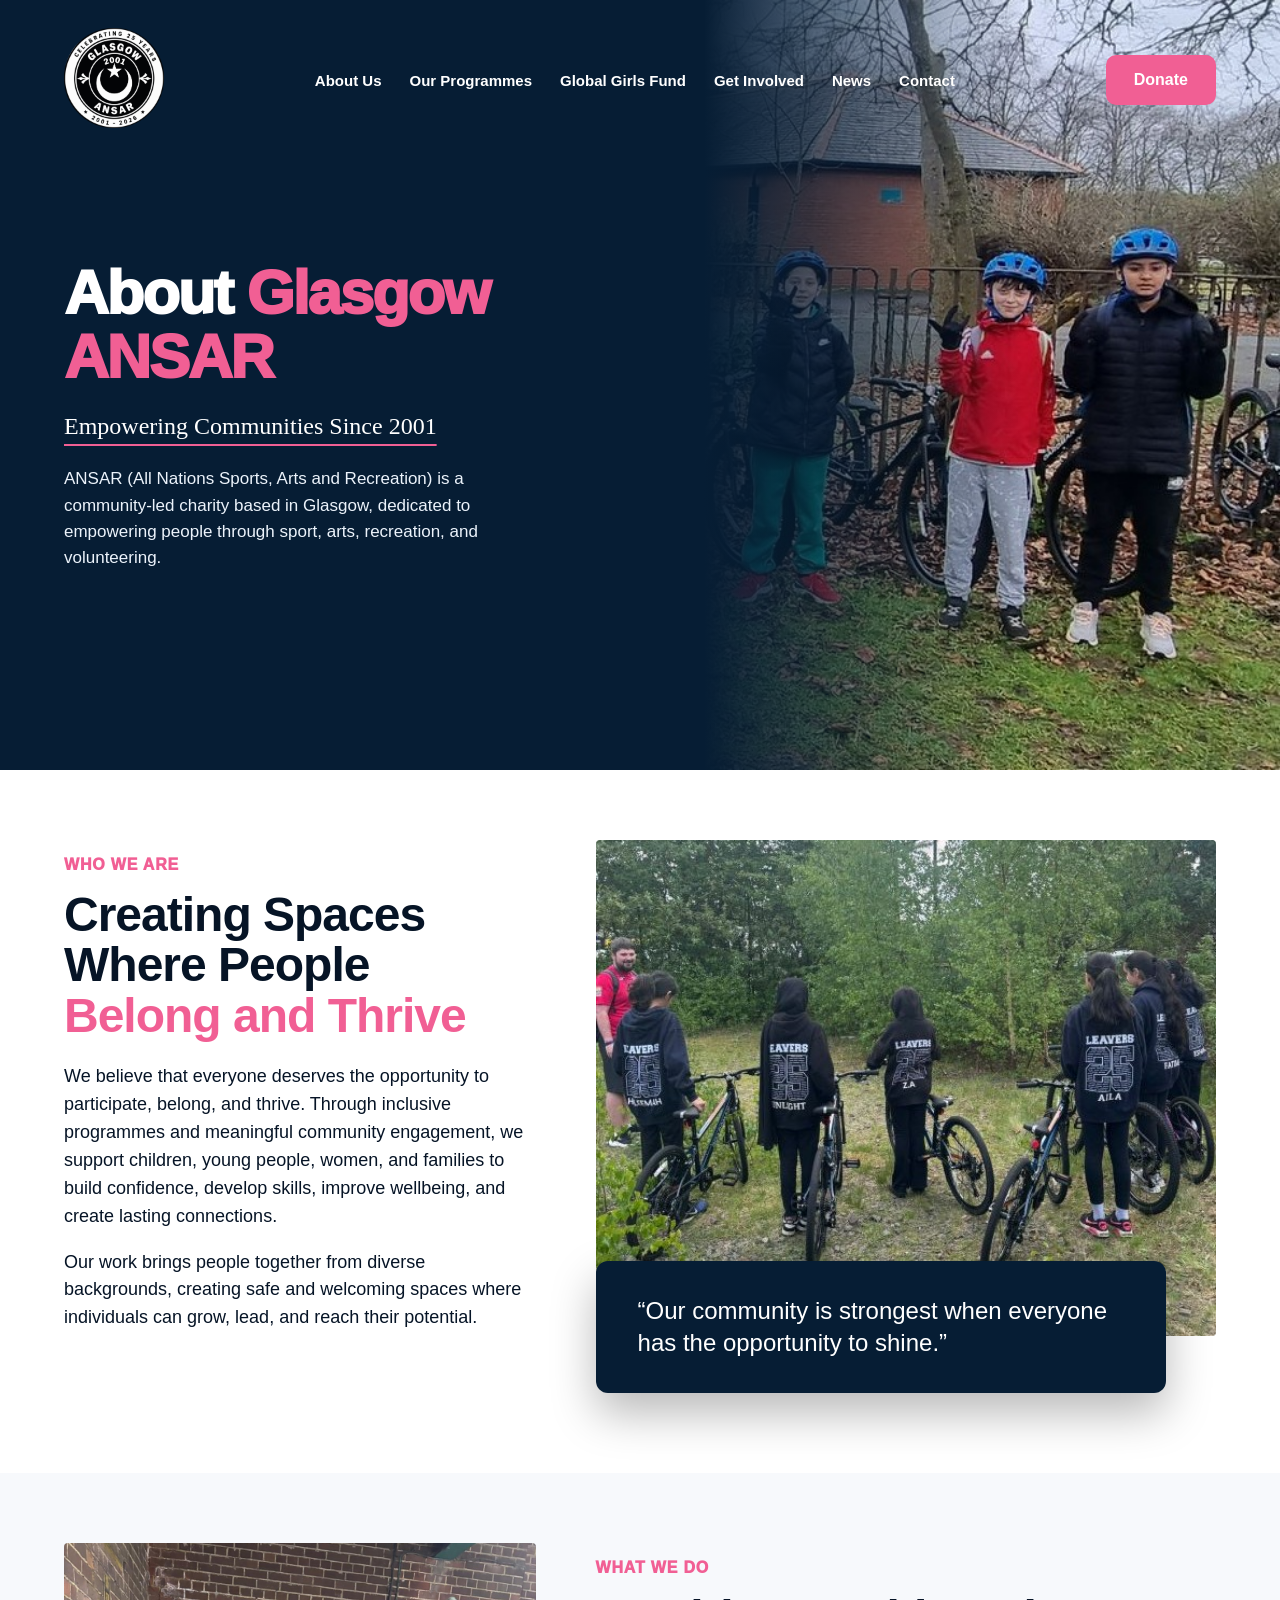
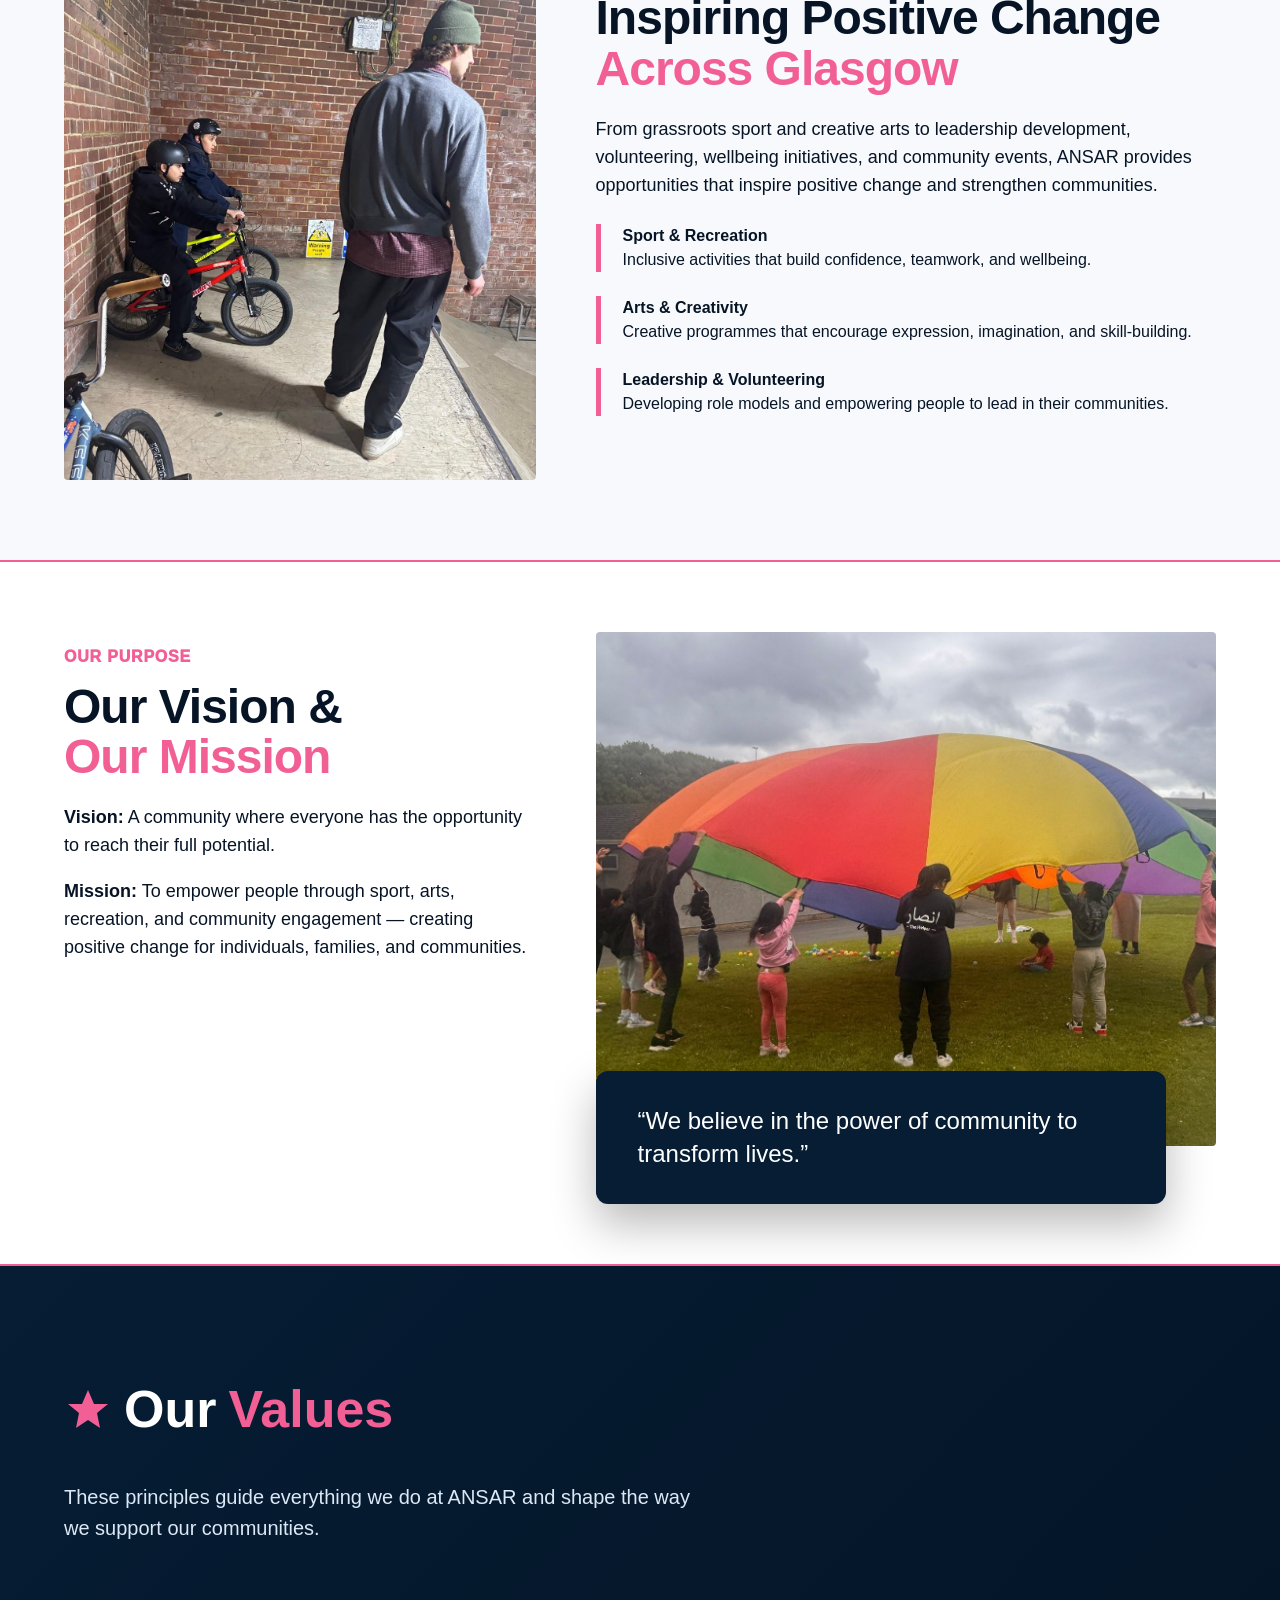
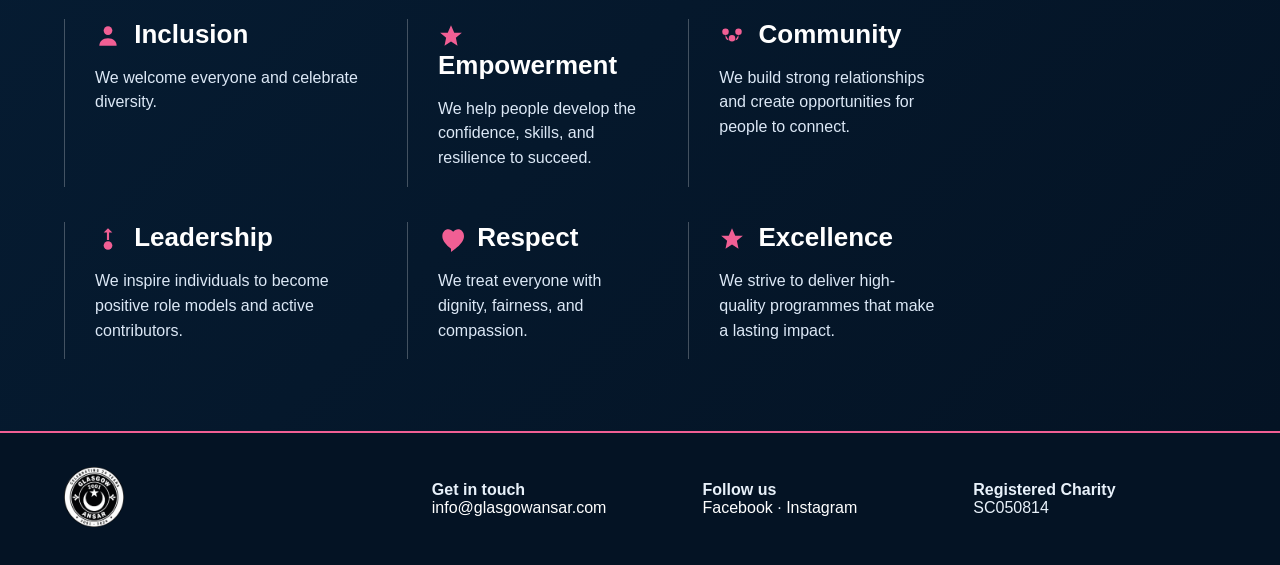
==== about.html @ 94c39383 "Add files via upload" ====
<!doctype html>
<html lang="en">
<head>
  <meta charset="utf-8" />
  <meta name="viewport" content="width=device-width, initial-scale=1" />
  <title>About Us – Glasgow ANSAR</title>
  <link rel="stylesheet" href="styles2.css" />
</head>

<body>

  <!-- HEADER (identical to index page) -->
  <header class="site-header">
    <a class="logo" href="index2.html">
      <img src="assets/ansar_logo-modified.png" alt="Glasgow ANSAR logo" style="width: 100px; height: 100px; object-fit: contain;">
    </a>

    <nav class="nav" aria-label="Main navigation">
      <a href="about.html">About Us</a>
      <a href="programmes.html">Our Programmes</a>
      <a href="global.html">Global Girls Fund</a>
      <a href="involved.html">Get Involved</a>
      <a href="#news">News</a>
      <a href="contact_us.html">Contact</a>
    </nav>

    <a class="btn btn-pink" href="https://www.launchgood.com/v4/campaign/support_glasgow_ansar__building_stronger_communities_through_sport__arts?src=internal_search_discover_glasgow%20ansar">Donate</a>
  </header>


  <main>

    <!-- HERO / INTRO SECTION -->
    <section class="hero" style="
      background:
        linear-gradient(90deg, #061d34 0%, #061d34 55%, transparent 80%),
        url('assets/about_hero.jpg') center right/cover no-repeat;
    ">
      <div class="hero-copy">
        <h1>About <span>Glasgow ANSAR</span></h1>
        <p class="script">Empowering Communities Since 2001</p>
        <p>
          ANSAR (All Nations Sports, Arts and Recreation) is a community-led charity based in Glasgow,
          dedicated to empowering people through sport, arts, recreation, and volunteering.
        </p>
      </div>
    </section>


    <!-- WHO WE ARE SECTION -->
    <section class="split-section">
      <div class="split-copy">
        <p class="eyebrow">Who We Are</p>
        <h2>Creating Spaces Where People <span>Belong and Thrive</span></h2>

        <p>
          We believe that everyone deserves the opportunity to participate, belong, and thrive.
          Through inclusive programmes and meaningful community engagement, we support children,
          young people, women, and families to build confidence, develop skills, improve wellbeing,
          and create lasting connections.
        </p>

        <p>
          Our work brings people together from diverse backgrounds, creating safe and welcoming
          spaces where individuals can grow, lead, and reach their potential.
        </p>
      </div>

      <div class="split-media">
        <img src="assets/about-placeholder-1.jpg" alt="Community activity placeholder">
        <blockquote>
          “Our community is strongest when everyone has the opportunity to shine.”
        </blockquote>
      </div>
    </section>


    <!-- WHAT WE DO SECTION -->
    <section class="split-section" style="background:#f7f9fc;">
      <div class="split-media">
        <img src="assets/about-placeholder-2.jpg" alt="ANSAR programmes placeholder">
      </div>

      <div class="split-copy">
        <p class="eyebrow">What We Do</p>
        <h2>Inspiring Positive Change <span>Across Glasgow</span></h2>

        <p>
          From grassroots sport and creative arts to leadership development, volunteering,
          wellbeing initiatives, and community events, ANSAR provides opportunities that
          inspire positive change and strengthen communities.
        </p>

        <div class="point"><strong>Sport & Recreation</strong><br />Inclusive activities that build confidence, teamwork, and wellbeing.</div>
        <div class="point"><strong>Arts & Creativity</strong><br />Creative programmes that encourage expression, imagination, and skill-building.</div>
        <div class="point"><strong>Leadership & Volunteering</strong><br />Developing role models and empowering people to lead in their communities.</div>
      </div>
    </section>


    <!-- VISION & MISSION (Split Section) -->
<section class="split-section" style="border-top:2px solid var(--pink);">
  <div class="split-copy">
    <p class="eyebrow">Our Purpose</p>
    <h2>Our Vision & <span>Our Mission</span></h2>

    <p>
      <strong>Vision:</strong> A community where everyone has the opportunity to reach their full potential.
    </p>

    <p>
      <strong>Mission:</strong> To empower people through sport, arts, recreation, and community engagement —
      creating positive change for individuals, families, and communities.
    </p>
  </div>

  <div class="split-media">
    <img src="assets/about-placeholder-3.jpg" alt="Vision and mission placeholder image">
    <blockquote>
      “We believe in the power of community to transform lives.”
    </blockquote>
  </div>
</section>

<!-- VALUES (Clean grid with icons + no stray line) -->
<section class="involved" style="border-top:2px solid var(--pink); border-bottom:2px solid var(--pink); margin-top:-20px;">

  <!-- FULL-WIDTH HEADING ROW -->
  <div style="grid-column: 1 / -1; margin-bottom: 20px;">
    <h2 style="display:flex; align-items:center; gap:12px; font-size:52px; line-height:1.1;">
      <!-- Larger, more expressive SVG icon -->
      <svg width="48" height="48" viewBox="0 0 24 24" fill="var(--pink)">
        <path d="M12 2l3 7h7l-5.5 4.5L18 21l-6-4-6 4 1.5-7.5L2 9h7z"/>
      </svg>
      Our <span style="display:block; color:var(--pink);">Values</span>
    </h2>

    <p style="font-size:20px; margin-top:10px; max-width:650px;">
      These principles guide everything we do at ANSAR and shape the way we support our communities.
    </p>
  </div>

  <!-- Row 1 -->
  <article>
    <h3>
      <svg width="26" height="26" viewBox="0 0 24 24" fill="var(--pink)" style="vertical-align:middle;margin-right:6px;">
        <circle cx="12" cy="7" r="4"/>
        <path d="M4 21c0-4 3-7 8-7s8 3 8 7"/>
      </svg>
      Inclusion
    </h3>
    <p>We welcome everyone and celebrate diversity.</p>
  </article>

  <article>
    <h3>
      <svg width="26" height="26" viewBox="0 0 24 24" fill="var(--pink)" style="vertical-align:middle;margin-right:6px;">
        <path d="M12 2l3 7h7l-5.5 4.5L18 21l-6-4-6 4 1.5-7.5L2 9h7z"/>
      </svg>
      Empowerment
    </h3>
    <p>We help people develop the confidence, skills, and resilience to succeed.</p>
  </article>

  <article>
    <h3>
      <svg width="26" height="26" viewBox="0 0 24 24" fill="var(--pink)" style="vertical-align:middle;margin-right:6px;">
        <circle cx="6" cy="8" r="3"/>
        <circle cx="18" cy="8" r="3"/>
        <circle cx="12" cy="14" r="3"/>
        <path d="M6 11v2c0 1.7 1.3 3 3 3"/>
        <path d="M18 11v2c0 1.7-1.3 3-3 3"/>
      </svg>
      Community
    </h3>
    <p>We build strong relationships and create opportunities for people to connect.</p>
  </article>

  <!-- Row 2 -->
  <div></div> <!-- EMPTY CELL to remove border before Leadership -->

  <article>
    <h3>
      <svg width="26" height="26" viewBox="0 0 24 24" fill="var(--pink)" style="vertical-align:middle;margin-right:6px;">
        <path d="M12 2l4 4h-3v7h-2V6H8z"/>
        <circle cx="12" cy="18" r="4"/>
      </svg>
      Leadership
    </h3>
    <p>We inspire individuals to become positive role models and active contributors.</p>
  </article>

  <article>
    <h3>
      <svg width="26" height="26" viewBox="0 0 24 24" fill="var(--pink)" style="vertical-align:middle;margin-right:6px;">
        <path d="M12 21c-4.4-3.3-8-7.4-8-11.5C4 5.5 6.5 3 9.5 3c1.7 0 3.3.9 4.5 2.3C15.2 3.9 16.8 3 18.5 3 21.5 3 24 5.5 24 9.5c0 4.1-3.6 8.2-8 11.5l-4 3z"/>
      </svg>
      Respect
    </h3>
    <p>We treat everyone with dignity, fairness, and compassion.</p>
  </article>

  <article>
    <h3>
      <svg width="26" height="26" viewBox="0 0 24 24" fill="var(--pink)" style="vertical-align:middle;margin-right:6px;">
        <path d="M12 2l3 7h7l-5.5 4.5L18 21l-6-4-6 4 1.5-7.5L2 9h7z"/>
      </svg>
      Excellence
    </h3>
    <p>We strive to deliver high-quality programmes that make a lasting impact.</p>
  </article>

</section>




  </main>


  <!-- FOOTER -->
  <footer id="contact" class="footer">
    <a href="index2.html"><img src="assets/ansar_logo-modified.png" alt="Glasgow ANSAR logo" style="width: 60px; height: 60px; object-fit: contain;"></a>

    <div>
      <strong>Get in touch</strong><br />
      <a href="mailto:info@glasgowansar.com">info@glasgowansar.com</a>
    </div>

    <div>
      <strong>Follow us</strong><br />
      <a href="https://www.facebook.com/ANSARGlasgow">Facebook</a> · <a href = "https://www.instagram.com/ansarglasgow">Instagram</a> 
    </div>

    <div>
      <strong>Registered Charity</strong><br />
      SC050814
    </div>
  </footer>

</body>
</html>
---- styles2.css ----
:root{
  --navy:#061d34;
  --navy2:#082742;
  --pink:#f15f94;
  --white:#ffffff;
  --ink:#061426;
  --muted:#d7e0ea;
}

*{box-sizing:border-box}
body{margin:0;font-family:Inter,Arial,sans-serif;background:var(--navy);color:var(--white)}
a{color:inherit;text-decoration:none}

.site-header{
  display:flex;
  align-items:center;
  justify-content:space-between;
  gap:24px;
  padding:28px 5vw;
  position:absolute;
  top:0;
  left:0;
  right:0;
  z-index:10;
}

.logo img{width:220px;max-width:42vw}
.nav{display:flex;gap:28px;font-weight:700;font-size:15px}

.btn{
  display:inline-flex;
  align-items:center;
  justify-content:center;
  border-radius:10px;
  padding:16px 28px;
  font-weight:800;
  transition:.2s;
}
.btn-pink{background:var(--pink);color:#fff}
.btn-outline{border:1px solid rgba(255,255,255,.65);color:#fff}


/* ---------------------------------------------------
   HERO — UPDATED TEXT SIZING + BACKGROUND FIX
--------------------------------------------------- */

.hero{
  position:relative;
  min-height:770px;
  display:grid;
  grid-template-columns:1fr 1.35fr;
  align-items:center;
  gap:35px;
  padding:145px 5vw 65px;

  /* LEFT stays navy, RIGHT shows image */
  background:
    linear-gradient(90deg, #061d34 0%, #061d34 45%, transparent 75%),
    url('assets/home_hero.jpg') center right/cover no-repeat;
}

.hero-copy{max-width:620px}

/* RESTORED ORIGINAL SMALLER HERO TEXT */
.hero h1{
  font-size:clamp(38px, 4.8vw, 68px);
  line-height:1.04;
  margin:0 0 24px;
  font-weight:950;
  letter-spacing:-2px;
}
.hero h1 span{color:var(--pink)}

.script{
  font-family:"Brush Script MT",cursive;
  font-size:24px; /* smaller original size */
  margin:0 0 26px;
  color:#fff;
  text-decoration:underline;
  text-decoration-color:var(--pink);
  text-underline-offset:10px;
}

.hero-copy p:not(.script){
  font-size:17px; /* restored original smaller size */
  line-height:1.55;
  color:#ecf3fb;
}

.actions{
  display:flex;
  gap:20px;
  margin-top:34px;
}


/* ---------------------------------------------------
   STATS
--------------------------------------------------- */

.stats{
  background:#fff;
  color:var(--ink);
  display:grid;
  grid-template-columns:repeat(3,1fr);
  gap:0;
  padding:48px 5vw;
  text-align:center;
}

.stats>div{border-right:1px solid #cfd8e3}
.stats>div:last-child{border-right:0}

.stats strong{
  display:block;
  color:var(--pink);
  font-size:58px;
  line-height:1;
  font-weight:950;
}

.stats span{
  font-size:20px;
  font-weight:900;
}

.stats p{
  margin:10px 0 0;
  font-size:16px;
}


/* ---------------------------------------------------
   SPLIT SECTION
--------------------------------------------------- */

.split-section{
  display:grid;
  grid-template-columns:.95fr 1.25fr;
  gap:60px;
  background:#fff;
  color:var(--ink);
  padding:70px 5vw 80px;
}

.eyebrow{
  text-transform:uppercase;
  color:var(--pink);
  font-weight:950;
  letter-spacing:.8px;
}

.split-copy h2{
  font-size:48px;
  line-height:1.05;
  margin:12px 0 22px;
  letter-spacing:-1px;
}

.split-copy h2 span{
  color:var(--pink);
  display:block;
}

.split-copy>p:not(.eyebrow){
  font-size:18px;
  line-height:1.55;
}

.point{
  margin:24px 0;
  padding-left:22px;
  border-left:5px solid var(--pink);
  line-height:1.5;
}

.split-media{position:relative}
.split-media img{
  width:100%;
  border-radius:4px;
  display:block;
}

.split-media blockquote{
  position:relative;
  margin:-75px 8% 0 auto;
  max-width:620px;
  background:var(--navy);
  color:#fff;
  padding:34px 42px;
  border-radius:12px;
  font-size:24px;
  line-height:1.35;
  box-shadow:0 20px 45px rgba(0,0,0,.28);
}


/* ---------------------------------------------------
   INVOLVED
--------------------------------------------------- */

.involved{
  display:grid;
  grid-template-columns:1.25fr repeat(3,1fr);
  gap:35px;
  background:linear-gradient(135deg,#061d34,#041324);
  padding:72px 5vw;
  border-top:2px solid var(--pink);
  border-bottom:2px solid var(--pink);
}

.involved p{
  color:#dce8f6;
  line-height:1.55;
}

.involved article{
  padding-left:30px;
  border-left:1px solid rgba(255,255,255,.25);
}

.involved h3{
  font-size:26px;
  margin:0 0 12px;
}

.involved a{
  color:var(--pink);
  font-weight:900;
}


/* ---------------------------------------------------
   FOOTER
--------------------------------------------------- */

.footer{
  display:grid;
  grid-template-columns:1.4fr 1fr 1fr 1fr;
  gap:28px;
  align-items:center;
  background:#041324;
  padding:34px 5vw;
  color:#e8f1fa;
}

.footer img{width:220px}
.footer a{color:#fff}


/* ---------------------------------------------------
   RESPONSIVE
--------------------------------------------------- */

@media (max-width:900px){

  .site-header{
    position:static;
    background:#061d34;
    flex-wrap:wrap;
  }

  .nav{display:none}

  .hero{
    grid-template-columns:1fr;
    padding-top:55px;

    background:
      linear-gradient(180deg, #061d34 0%, transparent 60%),
      url('assets/photo1.jpg') center/cover no-repeat;
  }

  .stats,
  .split-section,
  .involved,
  .footer{
    grid-template-columns:1fr;
  }

  .stats>div{
    border-right:0;
    border-bottom:1px solid #d7dfe7;
    padding:25px 0;
  }

  .split-media blockquote{
    margin:20px 0 0;
  }

  .actions{
    flex-direction:column;
    align-items:flex-start;
  }
}
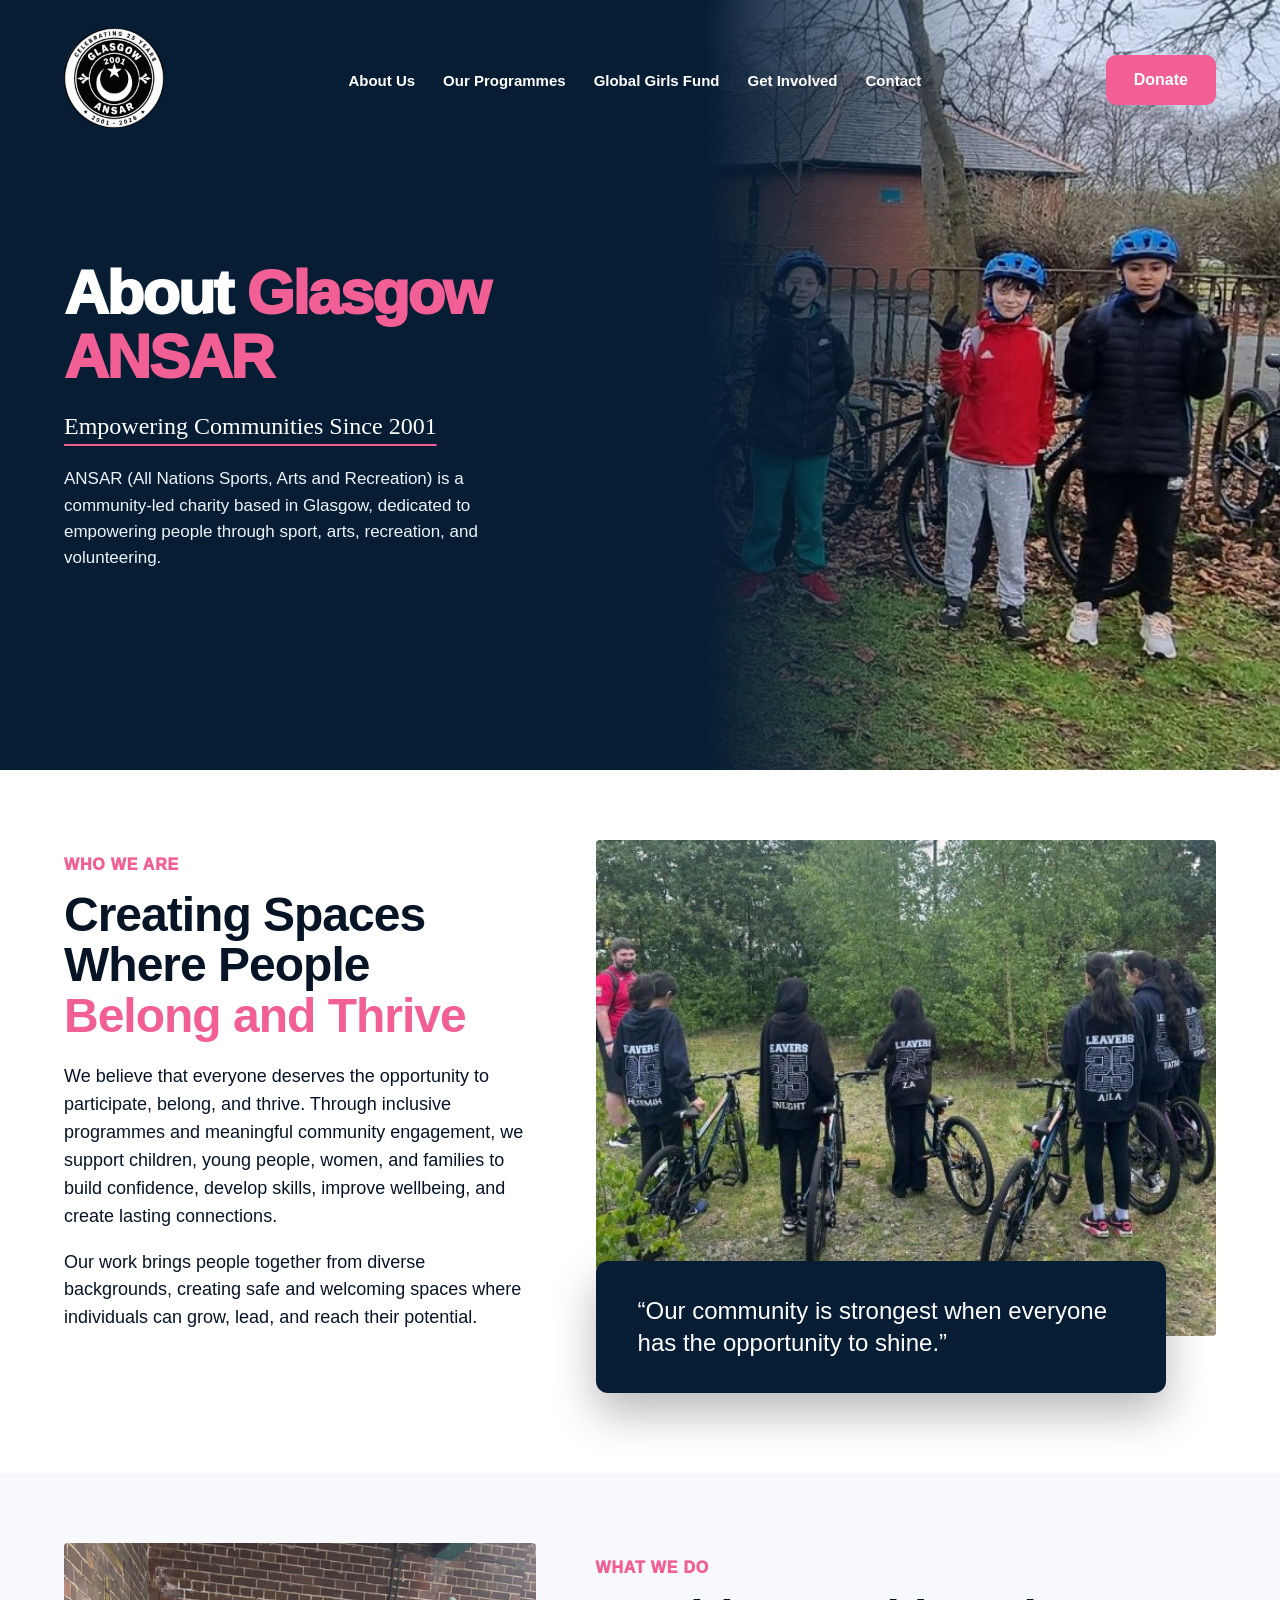
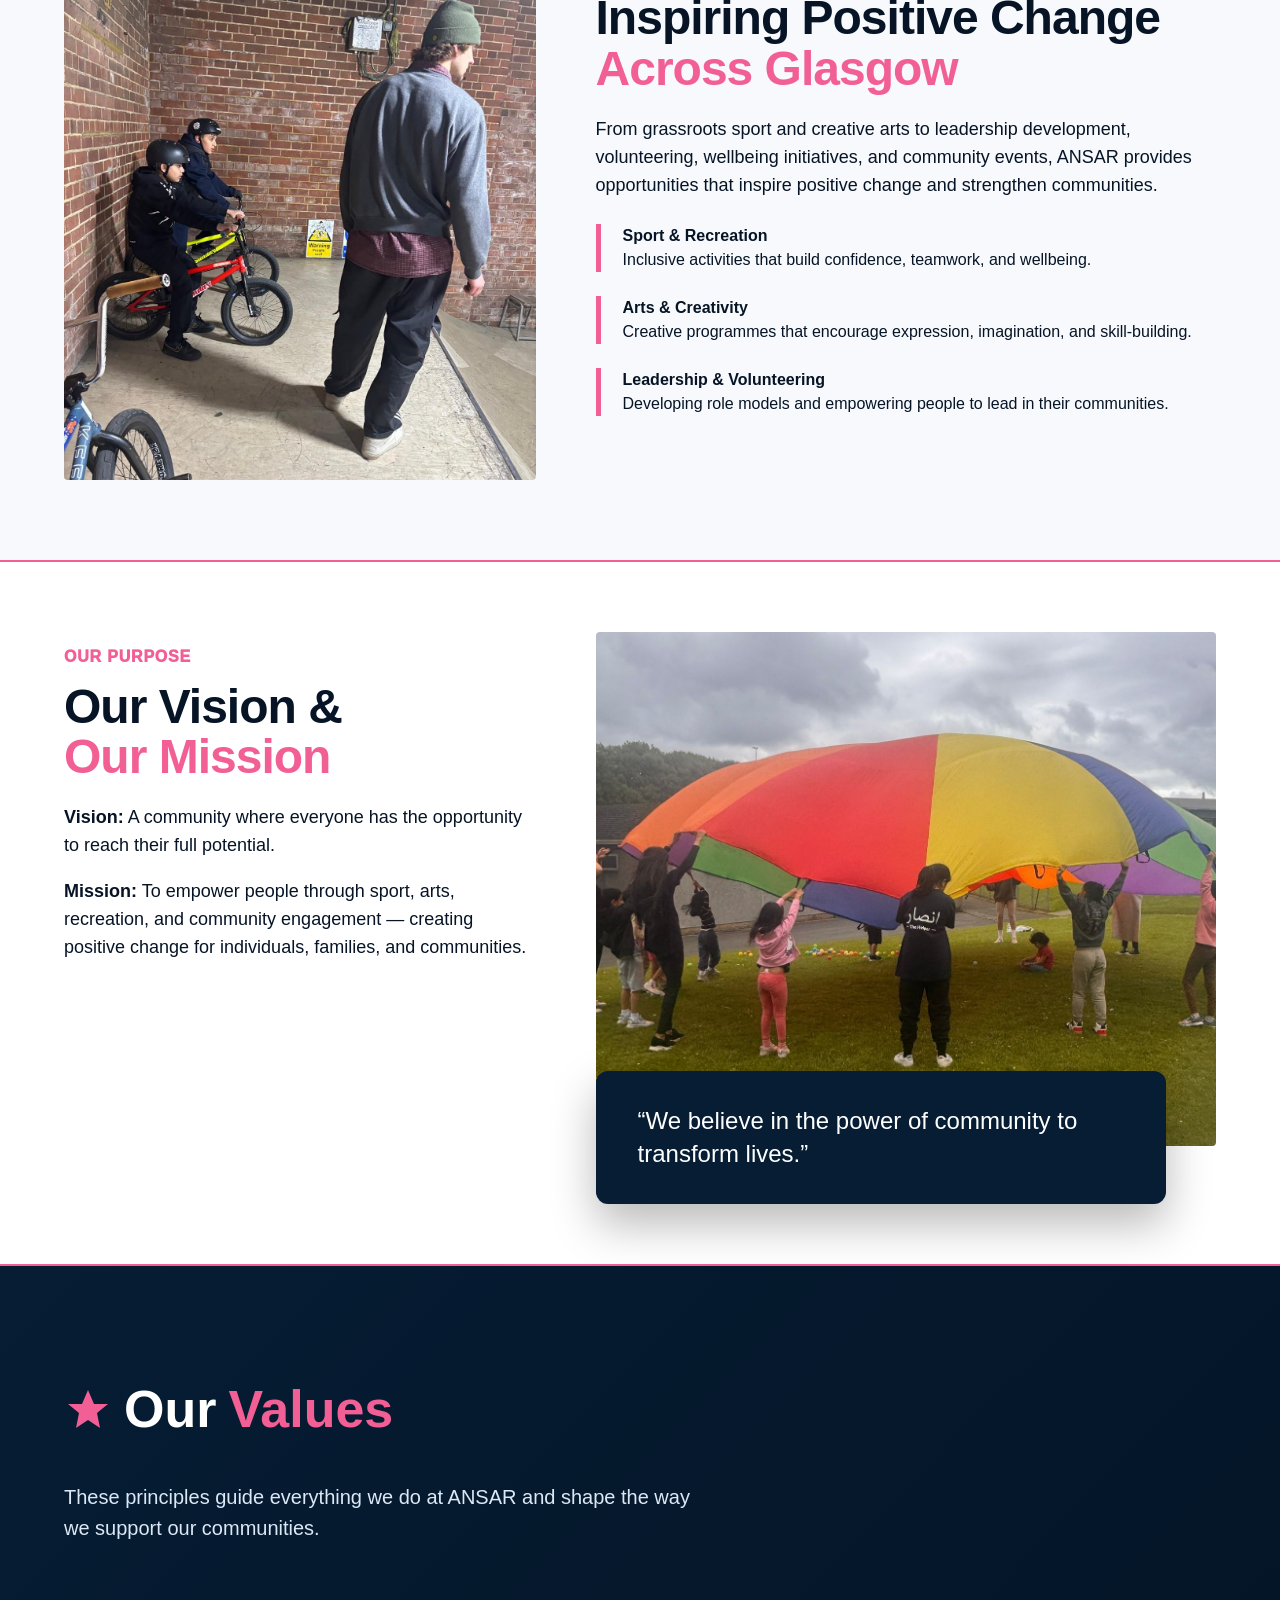
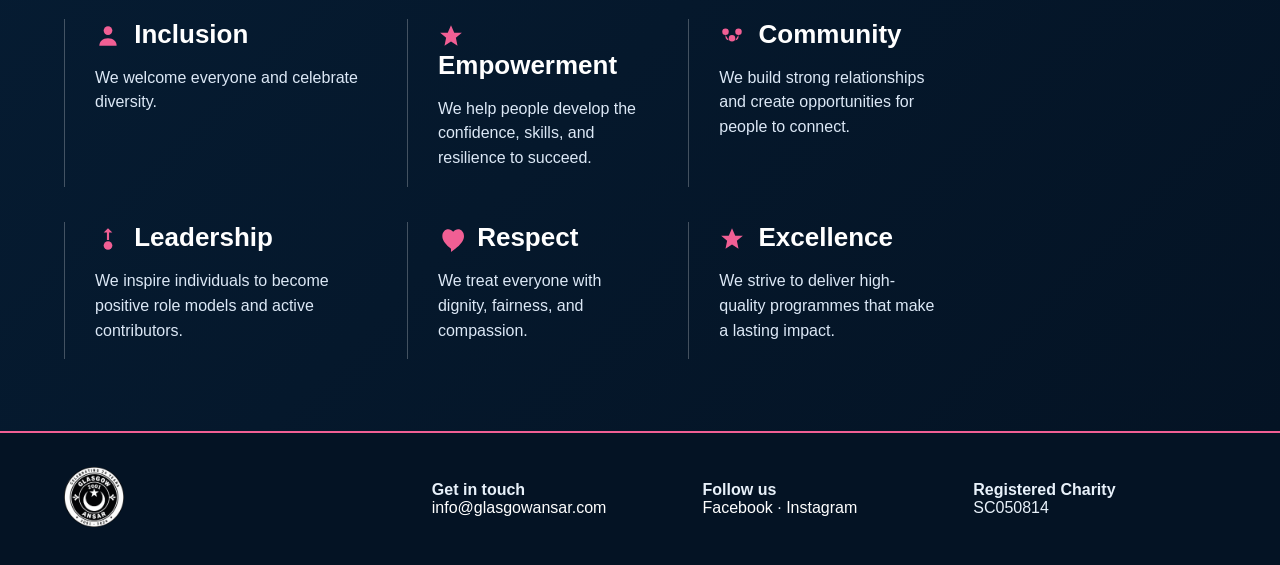
==== commit 69aa8920: "These files were updated on 04/09/2026 following Claude Update These files were updated on 04/09/202" ====
--- a/about.html
+++ b/about.html
@@ -1,242 +1,247 @@
-<!doctype html>
-<html lang="en">
-<head>
-  <meta charset="utf-8" />
-  <meta name="viewport" content="width=device-width, initial-scale=1" />
-  <title>About Us – Glasgow ANSAR</title>
-  <link rel="stylesheet" href="styles2.css" />
-</head>
-
-<body>
-
-  <!-- HEADER (identical to index page) -->
-  <header class="site-header">
-    <a class="logo" href="index2.html">
-      <img src="assets/ansar_logo-modified.png" alt="Glasgow ANSAR logo" style="width: 100px; height: 100px; object-fit: contain;">
-    </a>
-
-    <nav class="nav" aria-label="Main navigation">
-      <a href="about.html">About Us</a>
-      <a href="programmes.html">Our Programmes</a>
-      <a href="global.html">Global Girls Fund</a>
-      <a href="involved.html">Get Involved</a>
-      <a href="#news">News</a>
-      <a href="contact_us.html">Contact</a>
-    </nav>
-
-    <a class="btn btn-pink" href="https://www.launchgood.com/v4/campaign/support_glasgow_ansar__building_stronger_communities_through_sport__arts?src=internal_search_discover_glasgow%20ansar">Donate</a>
-  </header>
-
-
-  <main>
-
-    <!-- HERO / INTRO SECTION -->
-    <section class="hero" style="
-      background:
-        linear-gradient(90deg, #061d34 0%, #061d34 55%, transparent 80%),
-        url('assets/about_hero.jpg') center right/cover no-repeat;
-    ">
-      <div class="hero-copy">
-        <h1>About <span>Glasgow ANSAR</span></h1>
-        <p class="script">Empowering Communities Since 2001</p>
-        <p>
-          ANSAR (All Nations Sports, Arts and Recreation) is a community-led charity based in Glasgow,
-          dedicated to empowering people through sport, arts, recreation, and volunteering.
-        </p>
-      </div>
-    </section>
-
-
-    <!-- WHO WE ARE SECTION -->
-    <section class="split-section">
-      <div class="split-copy">
-        <p class="eyebrow">Who We Are</p>
-        <h2>Creating Spaces Where People <span>Belong and Thrive</span></h2>
-
-        <p>
-          We believe that everyone deserves the opportunity to participate, belong, and thrive.
-          Through inclusive programmes and meaningful community engagement, we support children,
-          young people, women, and families to build confidence, develop skills, improve wellbeing,
-          and create lasting connections.
-        </p>
-
-        <p>
-          Our work brings people together from diverse backgrounds, creating safe and welcoming
-          spaces where individuals can grow, lead, and reach their potential.
-        </p>
-      </div>
-
-      <div class="split-media">
-        <img src="assets/about-placeholder-1.jpg" alt="Community activity placeholder">
-        <blockquote>
-          “Our community is strongest when everyone has the opportunity to shine.”
-        </blockquote>
-      </div>
-    </section>
-
-
-    <!-- WHAT WE DO SECTION -->
-    <section class="split-section" style="background:#f7f9fc;">
-      <div class="split-media">
-        <img src="assets/about-placeholder-2.jpg" alt="ANSAR programmes placeholder">
-      </div>
-
-      <div class="split-copy">
-        <p class="eyebrow">What We Do</p>
-        <h2>Inspiring Positive Change <span>Across Glasgow</span></h2>
-
-        <p>
-          From grassroots sport and creative arts to leadership development, volunteering,
-          wellbeing initiatives, and community events, ANSAR provides opportunities that
-          inspire positive change and strengthen communities.
-        </p>
-
-        <div class="point"><strong>Sport & Recreation</strong><br />Inclusive activities that build confidence, teamwork, and wellbeing.</div>
-        <div class="point"><strong>Arts & Creativity</strong><br />Creative programmes that encourage expression, imagination, and skill-building.</div>
-        <div class="point"><strong>Leadership & Volunteering</strong><br />Developing role models and empowering people to lead in their communities.</div>
-      </div>
-    </section>
-
-
-    <!-- VISION & MISSION (Split Section) -->
-<section class="split-section" style="border-top:2px solid var(--pink);">
-  <div class="split-copy">
-    <p class="eyebrow">Our Purpose</p>
-    <h2>Our Vision & <span>Our Mission</span></h2>
-
-    <p>
-      <strong>Vision:</strong> A community where everyone has the opportunity to reach their full potential.
-    </p>
-
-    <p>
-      <strong>Mission:</strong> To empower people through sport, arts, recreation, and community engagement —
-      creating positive change for individuals, families, and communities.
-    </p>
-  </div>
-
-  <div class="split-media">
-    <img src="assets/about-placeholder-3.jpg" alt="Vision and mission placeholder image">
-    <blockquote>
-      “We believe in the power of community to transform lives.”
-    </blockquote>
-  </div>
-</section>
-
-<!-- VALUES (Clean grid with icons + no stray line) -->
-<section class="involved" style="border-top:2px solid var(--pink); border-bottom:2px solid var(--pink); margin-top:-20px;">
-
-  <!-- FULL-WIDTH HEADING ROW -->
-  <div style="grid-column: 1 / -1; margin-bottom: 20px;">
-    <h2 style="display:flex; align-items:center; gap:12px; font-size:52px; line-height:1.1;">
-      <!-- Larger, more expressive SVG icon -->
-      <svg width="48" height="48" viewBox="0 0 24 24" fill="var(--pink)">
-        <path d="M12 2l3 7h7l-5.5 4.5L18 21l-6-4-6 4 1.5-7.5L2 9h7z"/>
-      </svg>
-      Our <span style="display:block; color:var(--pink);">Values</span>
-    </h2>
-
-    <p style="font-size:20px; margin-top:10px; max-width:650px;">
-      These principles guide everything we do at ANSAR and shape the way we support our communities.
-    </p>
-  </div>
-
-  <!-- Row 1 -->
-  <article>
-    <h3>
-      <svg width="26" height="26" viewBox="0 0 24 24" fill="var(--pink)" style="vertical-align:middle;margin-right:6px;">
-        <circle cx="12" cy="7" r="4"/>
-        <path d="M4 21c0-4 3-7 8-7s8 3 8 7"/>
-      </svg>
-      Inclusion
-    </h3>
-    <p>We welcome everyone and celebrate diversity.</p>
-  </article>
-
-  <article>
-    <h3>
-      <svg width="26" height="26" viewBox="0 0 24 24" fill="var(--pink)" style="vertical-align:middle;margin-right:6px;">
-        <path d="M12 2l3 7h7l-5.5 4.5L18 21l-6-4-6 4 1.5-7.5L2 9h7z"/>
-      </svg>
-      Empowerment
-    </h3>
-    <p>We help people develop the confidence, skills, and resilience to succeed.</p>
-  </article>
-
-  <article>
-    <h3>
-      <svg width="26" height="26" viewBox="0 0 24 24" fill="var(--pink)" style="vertical-align:middle;margin-right:6px;">
-        <circle cx="6" cy="8" r="3"/>
-        <circle cx="18" cy="8" r="3"/>
-        <circle cx="12" cy="14" r="3"/>
-        <path d="M6 11v2c0 1.7 1.3 3 3 3"/>
-        <path d="M18 11v2c0 1.7-1.3 3-3 3"/>
-      </svg>
-      Community
-    </h3>
-    <p>We build strong relationships and create opportunities for people to connect.</p>
-  </article>
-
-  <!-- Row 2 -->
-  <div></div> <!-- EMPTY CELL to remove border before Leadership -->
-
-  <article>
-    <h3>
-      <svg width="26" height="26" viewBox="0 0 24 24" fill="var(--pink)" style="vertical-align:middle;margin-right:6px;">
-        <path d="M12 2l4 4h-3v7h-2V6H8z"/>
-        <circle cx="12" cy="18" r="4"/>
-      </svg>
-      Leadership
-    </h3>
-    <p>We inspire individuals to become positive role models and active contributors.</p>
-  </article>
-
-  <article>
-    <h3>
-      <svg width="26" height="26" viewBox="0 0 24 24" fill="var(--pink)" style="vertical-align:middle;margin-right:6px;">
-        <path d="M12 21c-4.4-3.3-8-7.4-8-11.5C4 5.5 6.5 3 9.5 3c1.7 0 3.3.9 4.5 2.3C15.2 3.9 16.8 3 18.5 3 21.5 3 24 5.5 24 9.5c0 4.1-3.6 8.2-8 11.5l-4 3z"/>
-      </svg>
-      Respect
-    </h3>
-    <p>We treat everyone with dignity, fairness, and compassion.</p>
-  </article>
-
-  <article>
-    <h3>
-      <svg width="26" height="26" viewBox="0 0 24 24" fill="var(--pink)" style="vertical-align:middle;margin-right:6px;">
-        <path d="M12 2l3 7h7l-5.5 4.5L18 21l-6-4-6 4 1.5-7.5L2 9h7z"/>
-      </svg>
-      Excellence
-    </h3>
-    <p>We strive to deliver high-quality programmes that make a lasting impact.</p>
-  </article>
-
-</section>
-
-
-
-
-  </main>
-
-
-  <!-- FOOTER -->
-  <footer id="contact" class="footer">
-    <a href="index2.html"><img src="assets/ansar_logo-modified.png" alt="Glasgow ANSAR logo" style="width: 60px; height: 60px; object-fit: contain;"></a>
-
-    <div>
-      <strong>Get in touch</strong><br />
-      <a href="mailto:info@glasgowansar.com">info@glasgowansar.com</a>
-    </div>
-
-    <div>
-      <strong>Follow us</strong><br />
-      <a href="https://www.facebook.com/ANSARGlasgow">Facebook</a> · <a href = "https://www.instagram.com/ansarglasgow">Instagram</a> 
-    </div>
-
-    <div>
-      <strong>Registered Charity</strong><br />
-      SC050814
-    </div>
-  </footer>
-
-</body>
-</html>
+<!doctype html>
+<html lang="en">
+<head>
+  <meta charset="utf-8" />
+  <meta name="viewport" content="width=device-width, initial-scale=1" />
+  <title>About Us – Glasgow ANSAR</title>
+  <link rel="stylesheet" href="styles2.css" />
+</head>
+
+<body>
+
+  <!-- HEADER (identical to index page) -->
+  <header class="site-header">
+    <a class="logo" href="index.html">
+      <img src="assets/ansar_logo-modified.png" alt="Glasgow ANSAR logo" style="width: 100px; height: 100px; object-fit: contain;">
+    </a>
+
+    <nav class="nav" aria-label="Main navigation" id="siteNav">
+      <a href="about.html">About Us</a>
+      <a href="programmes.html">Our Programmes</a>
+      <a href="global.html">Global Girls Fund</a>
+      <a href="involved.html">Get Involved</a>
+      <a href="contact_us.html">Contact</a>
+    </nav>
+
+    <div class="header-actions">
+      <a class="btn btn-pink" href="https://www.launchgood.com/v4/campaign/support_glasgow_ansar__building_stronger_communities_through_sport__arts?src=internal_search_discover_glasgow%20ansar">Donate</a>
+      <button class="nav-toggle" id="navToggle" type="button" aria-label="Toggle menu" aria-expanded="false" aria-controls="siteNav">
+        <span></span><span></span><span></span>
+      </button>
+    </div>
+  </header>
+
+
+  <main>
+
+    <!-- HERO / INTRO SECTION -->
+    <section class="hero" style="
+      background:
+        linear-gradient(90deg, #061d34 0%, #061d34 55%, transparent 80%),
+        url('assets/about_hero.jpg') center right/cover no-repeat;
+    ">
+      <div class="hero-copy">
+        <h1>About <span>Glasgow ANSAR</span></h1>
+        <p class="script">Empowering Communities Since 2001</p>
+        <p>
+          ANSAR (All Nations Sports, Arts and Recreation) is a community-led charity based in Glasgow,
+          dedicated to empowering people through sport, arts, recreation, and volunteering.
+        </p>
+      </div>
+    </section>
+
+
+    <!-- WHO WE ARE SECTION -->
+    <section class="split-section">
+      <div class="split-copy">
+        <p class="eyebrow">Who We Are</p>
+        <h2>Creating Spaces Where People <span>Belong and Thrive</span></h2>
+
+        <p>
+          We believe that everyone deserves the opportunity to participate, belong, and thrive.
+          Through inclusive programmes and meaningful community engagement, we support children,
+          young people, women, and families to build confidence, develop skills, improve wellbeing,
+          and create lasting connections.
+        </p>
+
+        <p>
+          Our work brings people together from diverse backgrounds, creating safe and welcoming
+          spaces where individuals can grow, lead, and reach their potential.
+        </p>
+      </div>
+
+      <div class="split-media">
+        <img src="assets/about-placeholder-1.jpg" alt="Community activity placeholder">
+        <blockquote>
+          “Our community is strongest when everyone has the opportunity to shine.”
+        </blockquote>
+      </div>
+    </section>
+
+
+    <!-- WHAT WE DO SECTION -->
+    <section class="split-section" style="background:#f7f9fc;">
+      <div class="split-media">
+        <img src="assets/about-placeholder-2.jpg" alt="ANSAR programmes placeholder">
+      </div>
+
+      <div class="split-copy">
+        <p class="eyebrow">What We Do</p>
+        <h2>Inspiring Positive Change <span>Across Glasgow</span></h2>
+
+        <p>
+          From grassroots sport and creative arts to leadership development, volunteering,
+          wellbeing initiatives, and community events, ANSAR provides opportunities that
+          inspire positive change and strengthen communities.
+        </p>
+
+        <div class="point"><strong>Sport & Recreation</strong><br />Inclusive activities that build confidence, teamwork, and wellbeing.</div>
+        <div class="point"><strong>Arts & Creativity</strong><br />Creative programmes that encourage expression, imagination, and skill-building.</div>
+        <div class="point"><strong>Leadership & Volunteering</strong><br />Developing role models and empowering people to lead in their communities.</div>
+      </div>
+    </section>
+
+
+    <!-- VISION & MISSION (Split Section) -->
+<section class="split-section" style="border-top:2px solid var(--pink);">
+  <div class="split-copy">
+    <p class="eyebrow">Our Purpose</p>
+    <h2>Our Vision & <span>Our Mission</span></h2>
+
+    <p>
+      <strong>Vision:</strong> A community where everyone has the opportunity to reach their full potential.
+    </p>
+
+    <p>
+      <strong>Mission:</strong> To empower people through sport, arts, recreation, and community engagement —
+      creating positive change for individuals, families, and communities.
+    </p>
+  </div>
+
+  <div class="split-media">
+    <img src="assets/about-placeholder-3.jpg" alt="Vision and mission placeholder image">
+    <blockquote>
+      “We believe in the power of community to transform lives.”
+    </blockquote>
+  </div>
+</section>
+
+<!-- VALUES (Clean grid with icons + no stray line) -->
+<section class="involved" style="border-top:2px solid var(--pink); border-bottom:2px solid var(--pink); margin-top:-20px;">
+
+  <!-- FULL-WIDTH HEADING ROW -->
+  <div style="grid-column: 1 / -1; margin-bottom: 20px;">
+    <h2 style="display:flex; align-items:center; gap:12px; font-size:52px; line-height:1.1;">
+      <!-- Larger, more expressive SVG icon -->
+      <svg width="48" height="48" viewBox="0 0 24 24" fill="var(--pink)">
+        <path d="M12 2l3 7h7l-5.5 4.5L18 21l-6-4-6 4 1.5-7.5L2 9h7z"/>
+      </svg>
+      Our <span style="display:block; color:var(--pink);">Values</span>
+    </h2>
+
+    <p style="font-size:20px; margin-top:10px; max-width:650px;">
+      These principles guide everything we do at ANSAR and shape the way we support our communities.
+    </p>
+  </div>
+
+  <!-- Row 1 -->
+  <article>
+    <h3>
+      <svg width="26" height="26" viewBox="0 0 24 24" fill="var(--pink)" style="vertical-align:middle;margin-right:6px;">
+        <circle cx="12" cy="7" r="4"/>
+        <path d="M4 21c0-4 3-7 8-7s8 3 8 7"/>
+      </svg>
+      Inclusion
+    </h3>
+    <p>We welcome everyone and celebrate diversity.</p>
+  </article>
+
+  <article>
+    <h3>
+      <svg width="26" height="26" viewBox="0 0 24 24" fill="var(--pink)" style="vertical-align:middle;margin-right:6px;">
+        <path d="M12 2l3 7h7l-5.5 4.5L18 21l-6-4-6 4 1.5-7.5L2 9h7z"/>
+      </svg>
+      Empowerment
+    </h3>
+    <p>We help people develop the confidence, skills, and resilience to succeed.</p>
+  </article>
+
+  <article>
+    <h3>
+      <svg width="26" height="26" viewBox="0 0 24 24" fill="var(--pink)" style="vertical-align:middle;margin-right:6px;">
+        <circle cx="6" cy="8" r="3"/>
+        <circle cx="18" cy="8" r="3"/>
+        <circle cx="12" cy="14" r="3"/>
+        <path d="M6 11v2c0 1.7 1.3 3 3 3"/>
+        <path d="M18 11v2c0 1.7-1.3 3-3 3"/>
+      </svg>
+      Community
+    </h3>
+    <p>We build strong relationships and create opportunities for people to connect.</p>
+  </article>
+
+  <!-- Row 2 -->
+  <div></div> <!-- EMPTY CELL to remove border before Leadership -->
+
+  <article>
+    <h3>
+      <svg width="26" height="26" viewBox="0 0 24 24" fill="var(--pink)" style="vertical-align:middle;margin-right:6px;">
+        <path d="M12 2l4 4h-3v7h-2V6H8z"/>
+        <circle cx="12" cy="18" r="4"/>
+      </svg>
+      Leadership
+    </h3>
+    <p>We inspire individuals to become positive role models and active contributors.</p>
+  </article>
+
+  <article>
+    <h3>
+      <svg width="26" height="26" viewBox="0 0 24 24" fill="var(--pink)" style="vertical-align:middle;margin-right:6px;">
+        <path d="M12 21c-4.4-3.3-8-7.4-8-11.5C4 5.5 6.5 3 9.5 3c1.7 0 3.3.9 4.5 2.3C15.2 3.9 16.8 3 18.5 3 21.5 3 24 5.5 24 9.5c0 4.1-3.6 8.2-8 11.5l-4 3z"/>
+      </svg>
+      Respect
+    </h3>
+    <p>We treat everyone with dignity, fairness, and compassion.</p>
+  </article>
+
+  <article>
+    <h3>
+      <svg width="26" height="26" viewBox="0 0 24 24" fill="var(--pink)" style="vertical-align:middle;margin-right:6px;">
+        <path d="M12 2l3 7h7l-5.5 4.5L18 21l-6-4-6 4 1.5-7.5L2 9h7z"/>
+      </svg>
+      Excellence
+    </h3>
+    <p>We strive to deliver high-quality programmes that make a lasting impact.</p>
+  </article>
+
+</section>
+
+
+
+
+  </main>
+
+
+  <!-- FOOTER -->
+  <footer id="contact" class="footer">
+    <a href="index.html"><img src="assets/ansar_logo-modified.png" alt="Glasgow ANSAR logo" style="width: 60px; height: 60px; object-fit: contain;"></a>
+
+    <div>
+      <strong>Get in touch</strong><br />
+      <a href="mailto:info@glasgowansar.com">info@glasgowansar.com</a>
+    </div>
+
+    <div>
+      <strong>Follow us</strong><br />
+      <a href="https://www.facebook.com/ANSARGlasgow">Facebook</a> · <a href = "https://www.instagram.com/ansarglasgow">Instagram</a> 
+    </div>
+
+    <div>
+      <strong>Registered Charity</strong><br />
+      SC050814
+    </div>
+  </footer>
+
+  <script src="assets/main.js" defer></script>
+</body>
+</html>
--- a/styles2.css
+++ b/styles2.css
@@ -27,6 +27,32 @@
 .logo img{width:220px;max-width:42vw}
 .nav{display:flex;gap:28px;font-weight:700;font-size:15px}
 
+.header-actions{display:flex;align-items:center;gap:18px}
+
+.nav-toggle{
+  display:none;
+  flex-direction:column;
+  justify-content:center;
+  gap:5px;
+  width:34px;
+  height:34px;
+  background:none;
+  border:none;
+  padding:0;
+  cursor:pointer;
+}
+.nav-toggle span{
+  display:block;
+  width:100%;
+  height:3px;
+  background:#fff;
+  border-radius:2px;
+  transition:.2s;
+}
+.nav-toggle.active span:nth-child(1){transform:translateY(8px) rotate(45deg)}
+.nav-toggle.active span:nth-child(2){opacity:0}
+.nav-toggle.active span:nth-child(3){transform:translateY(-8px) rotate(-45deg)}
+
 .btn{
   display:inline-flex;
   align-items:center;
@@ -91,6 +117,12 @@
   display:flex;
   gap:20px;
   margin-top:34px;
+}
+
+.hero-contact{
+  grid-template-columns:1fr 1fr;
+  padding-top:180px;
+  padding-bottom:120px;
 }
 
 
@@ -255,20 +287,47 @@
 @media (max-width:900px){
 
   .site-header{
-    position:static;
+    position:relative;
     background:#061d34;
     flex-wrap:wrap;
   }
 
-  .nav{display:none}
+  .nav-toggle{display:flex}
+
+  .nav{
+    display:none;
+    position:absolute;
+    top:100%;
+    left:0;
+    right:0;
+    flex-direction:column;
+    gap:0;
+    background:#061d34;
+    padding:10px 5vw 24px;
+    border-top:1px solid rgba(255,255,255,.15);
+    box-shadow:0 20px 30px rgba(0,0,0,.35);
+    z-index:20;
+  }
+
+  .nav.active{display:flex}
+
+  .nav a{
+    padding:14px 0;
+    border-bottom:1px solid rgba(255,255,255,.1);
+  }
 
   .hero{
     grid-template-columns:1fr;
-    padding-top:55px;
+    min-height:0;
+    padding:50px 5vw 50px;
 
     background:
-      linear-gradient(180deg, #061d34 0%, transparent 60%),
-      url('assets/photo1.jpg') center/cover no-repeat;
+      linear-gradient(90deg, #061d34 0%, #061d34 60%, transparent 88%),
+      url('assets/home_hero.jpg') center right/cover no-repeat;
+  }
+
+  .hero .hero-copy{
+    max-width:78%;
   }
 
   .stats,
@@ -292,4 +351,33 @@
     flex-direction:column;
     align-items:flex-start;
   }
-}
+
+  .hero-contact{
+    grid-template-columns:1fr !important;
+    padding-top:130px !important;
+    padding-bottom:50px !important;
+  }
+
+  .split-media img{
+    max-height:360px;
+    object-fit:cover;
+  }
+
+  .table-scroll{
+    margin:0 -5vw;
+    padding:0 5vw;
+  }
+}
+
+/* ---------------------------------------------------
+   TABLE SCROLL WRAPPER (schedule table etc.)
+--------------------------------------------------- */
+
+.table-scroll{
+  overflow-x:auto;
+  -webkit-overflow-scrolling:touch;
+}
+
+.table-scroll table{
+  min-width:720px;
+}
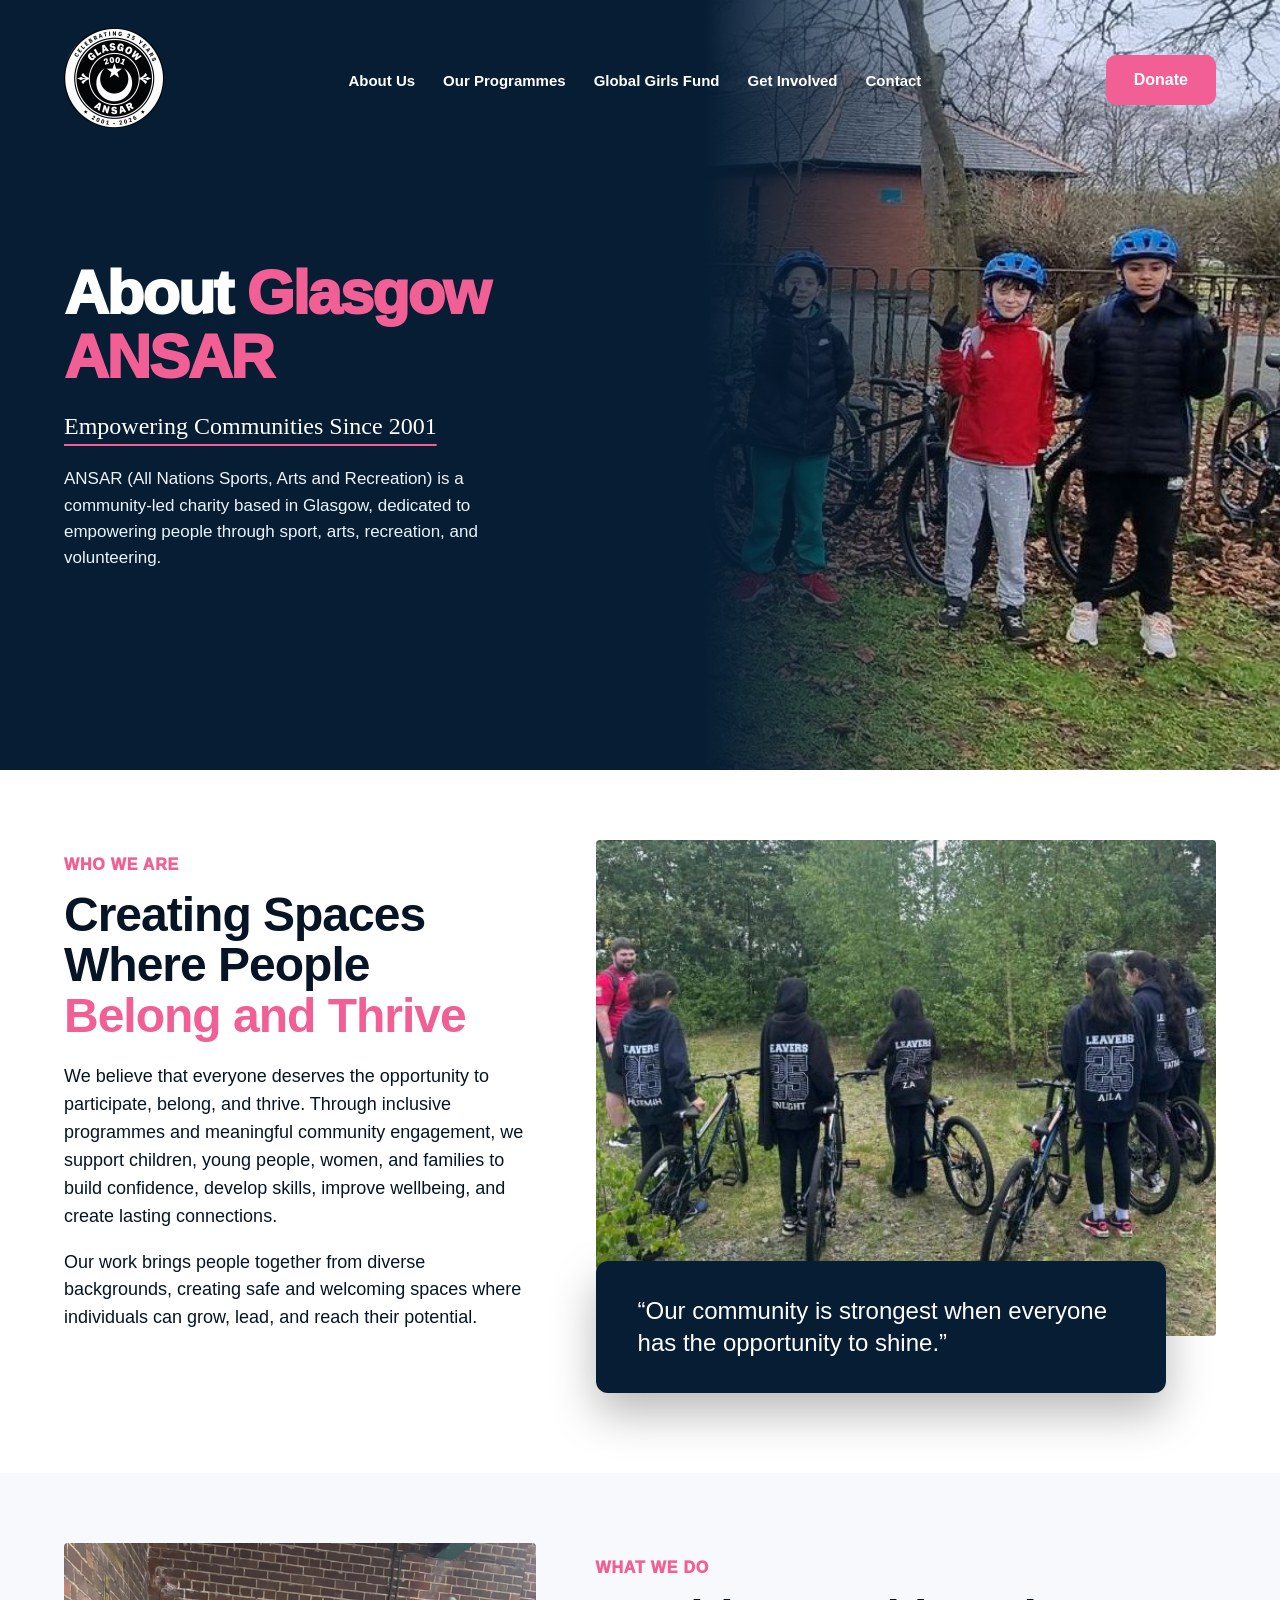
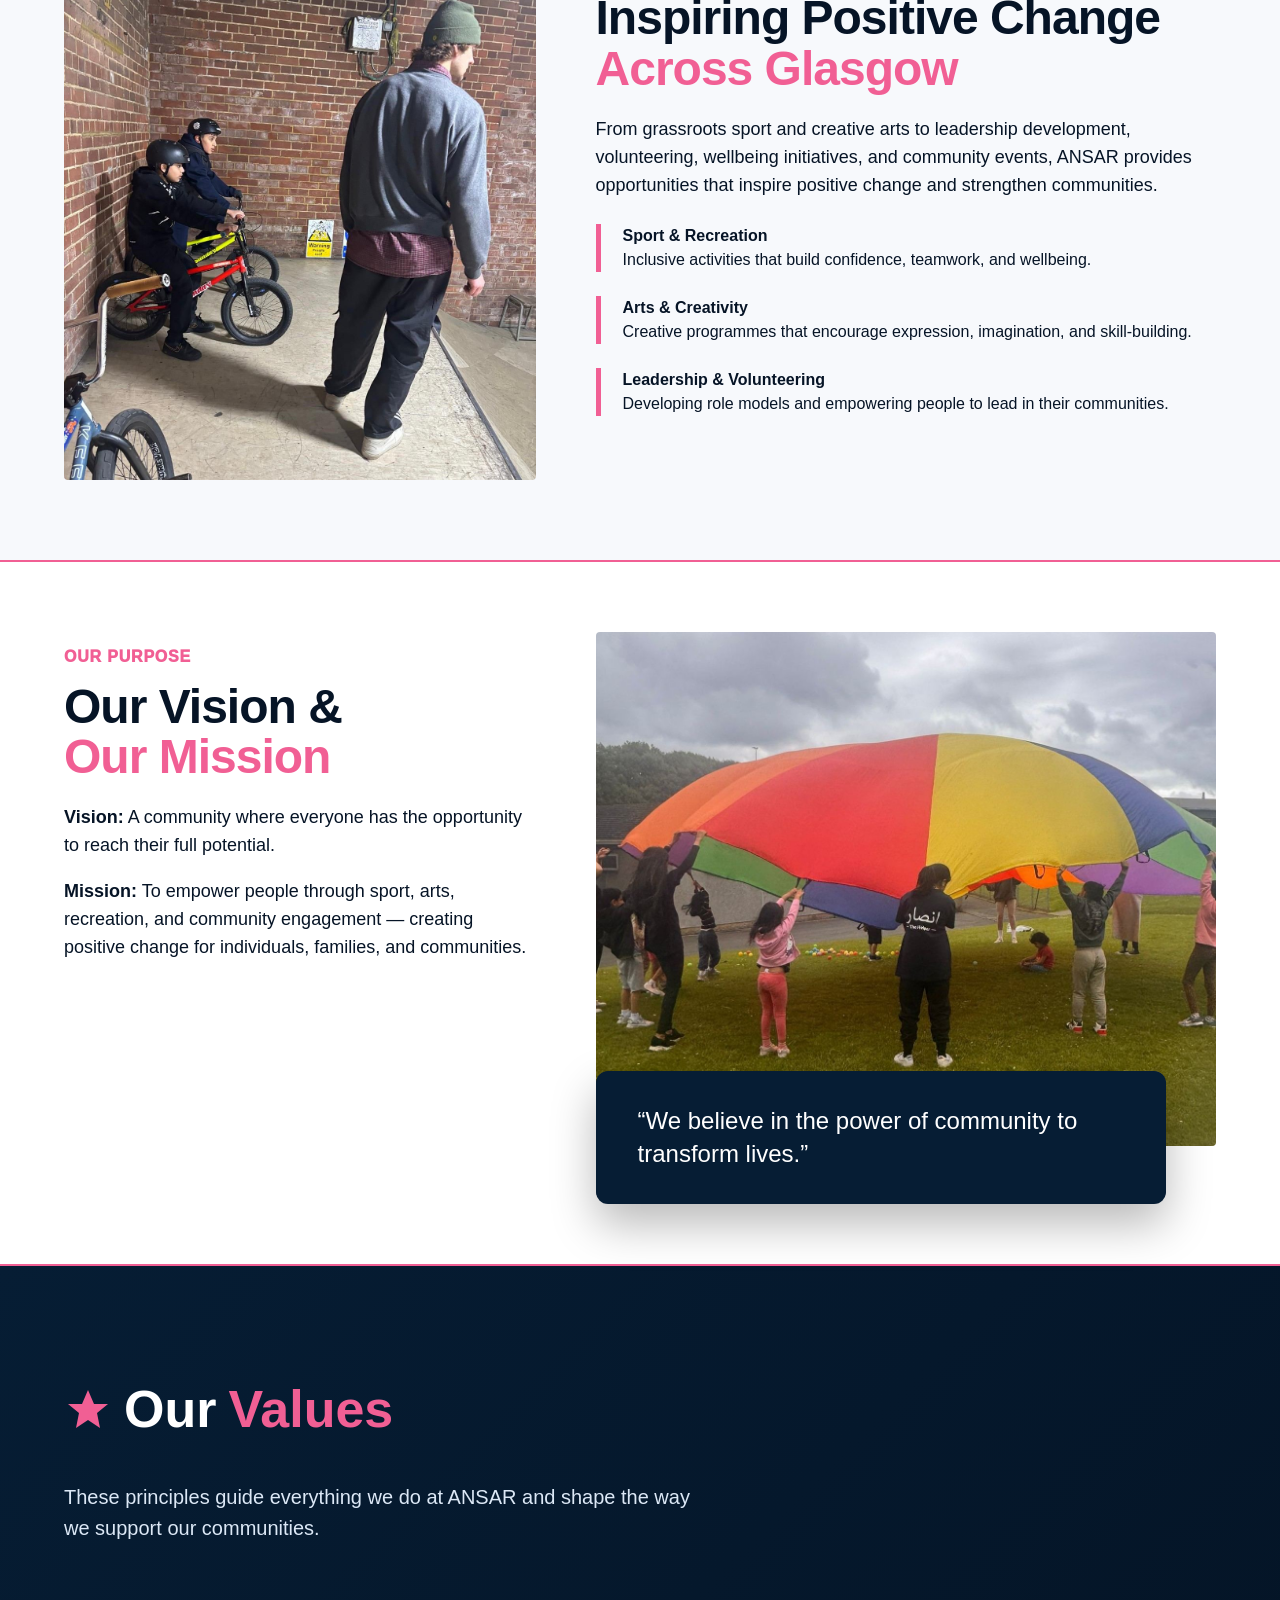
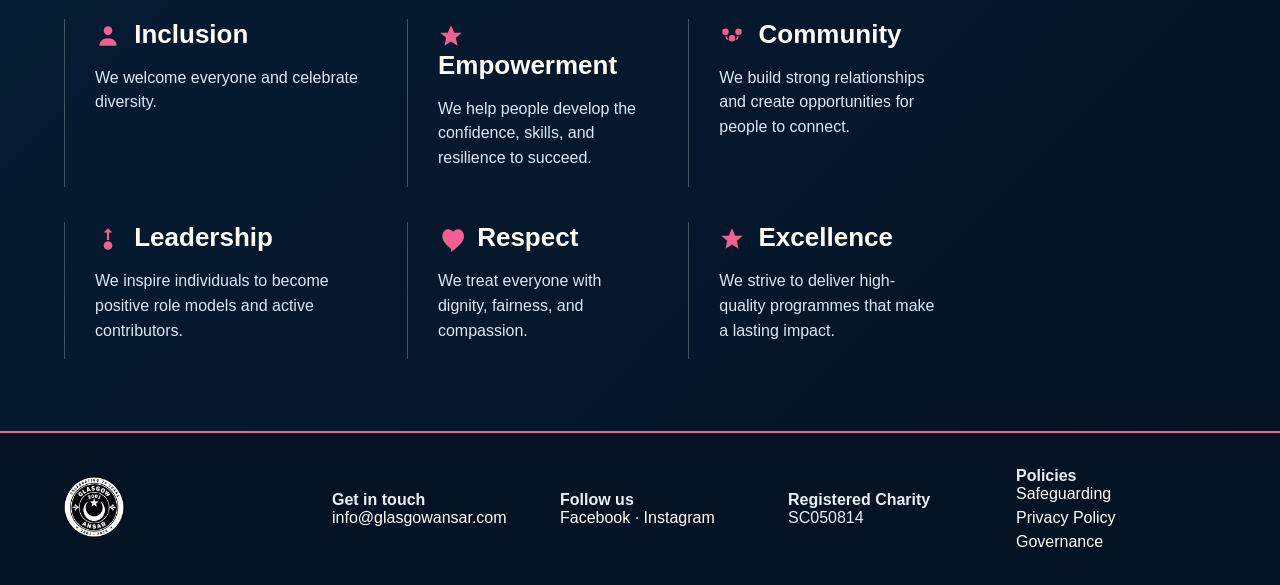
==== commit 9784173a: "Additional Policy pages added Additional Policy pages added for organisation review" ====
--- a/about.html
+++ b/about.html
@@ -4,7 +4,22 @@
   <meta charset="utf-8" />
   <meta name="viewport" content="width=device-width, initial-scale=1" />
   <title>About Us – Glasgow ANSAR</title>
-  <link rel="stylesheet" href="styles2.css" />
+  <meta name="description" content="Learn about Glasgow ANSAR, a community-led charity empowering people through sport, arts, recreation and volunteering since 2001." />
+  <link rel="canonical" href="https://www.glasgowansar.com/about.html" />
+
+  <link rel="icon" href="favicon.ico" sizes="any">
+  <link rel="icon" type="image/png" sizes="32x32" href="favicon-32x32.png">
+  <link rel="icon" type="image/png" sizes="16x16" href="favicon-16x16.png">
+  <link rel="apple-touch-icon" href="apple-touch-icon.png">
+
+  <meta property="og:type" content="website" />
+  <meta property="og:title" content="About Us – Glasgow ANSAR" />
+  <meta property="og:description" content="Learn about Glasgow ANSAR, a community-led charity empowering people through sport, arts, recreation and volunteering since 2001." />
+  <meta property="og:image" content="https://www.glasgowansar.com/assets/about_hero.jpg" />
+  <meta property="og:url" content="https://www.glasgowansar.com/about.html" />
+  <meta name="twitter:card" content="summary_large_image" />
+
+  <link rel="stylesheet" href="styles2.css?v=2" />
 </head>
 
 <body>
@@ -71,7 +86,7 @@
       </div>
 
       <div class="split-media">
-        <img src="assets/about-placeholder-1.jpg" alt="Community activity placeholder">
+        <img loading="lazy" src="assets/about-placeholder-1.jpg" alt="Community activity placeholder">
         <blockquote>
           “Our community is strongest when everyone has the opportunity to shine.”
         </blockquote>
@@ -82,7 +97,7 @@
     <!-- WHAT WE DO SECTION -->
     <section class="split-section" style="background:#f7f9fc;">
       <div class="split-media">
-        <img src="assets/about-placeholder-2.jpg" alt="ANSAR programmes placeholder">
+        <img loading="lazy" src="assets/about-placeholder-2.jpg" alt="ANSAR programmes placeholder">
       </div>
 
       <div class="split-copy">
@@ -119,7 +134,7 @@
   </div>
 
   <div class="split-media">
-    <img src="assets/about-placeholder-3.jpg" alt="Vision and mission placeholder image">
+    <img loading="lazy" src="assets/about-placeholder-3.jpg" alt="Vision and mission placeholder image">
     <blockquote>
       “We believe in the power of community to transform lives.”
     </blockquote>
@@ -240,8 +255,17 @@
       <strong>Registered Charity</strong><br />
       SC050814
     </div>
+
+    <div>
+      <strong>Policies</strong>
+      <ul>
+        <li><a href="safeguarding.html">Safeguarding</a></li>
+        <li><a href="privacy.html">Privacy Policy</a></li>
+        <li><a href="governance.html">Governance</a></li>
+      </ul>
+    </div>
   </footer>
 
-  <script src="assets/main.js" defer></script>
+  <script src="assets/main.js?v=1" defer></script>
 </body>
 </html>
--- a/styles2.css
+++ b/styles2.css
@@ -121,6 +121,7 @@
 
 .hero-contact{
   grid-template-columns:1fr 1fr;
+  min-height:auto;
   padding-top:180px;
   padding-bottom:120px;
 }
@@ -263,12 +264,62 @@
 
 
 /* ---------------------------------------------------
+   POLICY / CONTENT PAGES (Privacy, Safeguarding, Governance)
+--------------------------------------------------- */
+
+.policy-content{
+  max-width:820px;
+  margin:0 auto;
+  padding:70px 5vw 90px;
+  background:#fff;
+  color:var(--ink);
+}
+
+.policy-content h2{
+  font-size:clamp(22px, 3.2vw, 32px);
+  line-height:1.2;
+  margin:44px 0 16px;
+  letter-spacing:-.5px;
+}
+
+.policy-content h2:first-of-type{margin-top:0}
+
+.policy-content p,
+.policy-content li{
+  font-size:17px;
+  line-height:1.65;
+}
+
+.policy-content ul{padding-left:22px}
+.policy-content a{color:var(--pink);font-weight:700}
+
+.policy-content .draft-notice{
+  background:#fff4e5;
+  border:1px solid #f5c56b;
+  border-radius:12px;
+  padding:20px 24px;
+  color:#6b4a00;
+  margin-bottom:10px;
+  font-size:15px;
+  line-height:1.55;
+}
+
+.policy-content .meta-note{
+  font-size:14px;
+  color:#5a6b7a;
+  margin-top:60px;
+  border-top:1px solid #e2e8ef;
+  padding-top:20px;
+}
+
+
+/* ---------------------------------------------------
    FOOTER
 --------------------------------------------------- */
 
 .footer{
   display:grid;
-  grid-template-columns:1.4fr 1fr 1fr 1fr;
+  grid-template-columns:1.2fr 1fr 1fr 1fr 1fr;
   gap:28px;
   align-items:center;
   background:#041324;
@@ -278,6 +329,9 @@
 
 .footer img{width:220px}
 .footer a{color:#fff}
+.footer ul{list-style:none;margin:0;padding:0}
+.footer li{margin-top:6px}
+.footer li:first-child{margin-top:0}
 
 
 /* ---------------------------------------------------
